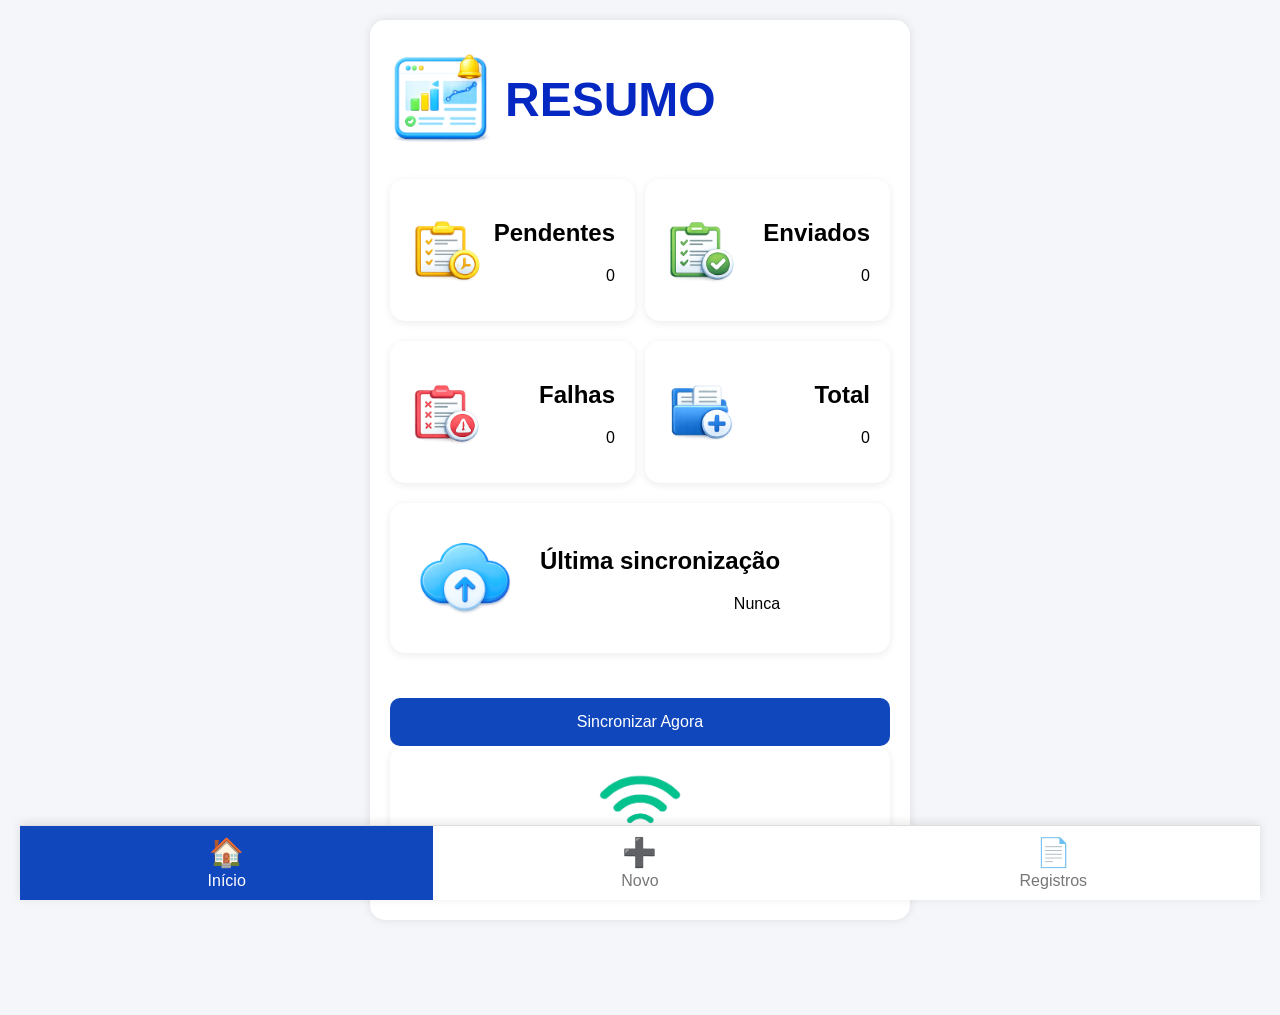
==== index.html @ ff5330e5 "Add files via upload" ====
<!DOCTYPE html>
<html lang="pt-BR">

<head>

    <meta charset="UTF-8">

    <meta name="viewport" content="width=device-width, initial-scale=1.0">

    <title>BAE Mobile</title>

    <link rel="stylesheet" href="style.css">

</head>

<body>

    <div class="container">

        <div class="topo-pagina">

            <img
                src="icons/dashboard.png"
                class="icone-pagina"
            >

            <h1>RESUMO</h1>

        </div>        

        <div class="linha-dupla">

            <div class="card-formulario">

                <div class="card-dashboard-topo">

                    <img
                        src="icons/pendentes.png"
                        class="icone-dashboard"
                    >

                    <div>

                        <h2>Pendentes</h2>

                        <p id="totalPendentes">0</p>

                    </div>

                </div>                

            </div>

            <div class="card-formulario">

                <div class="card-dashboard-topo">

                    <img
                        src="icons/enviados.png"
                        class="icone-dashboard"
                    >

                    <div>

                        <h2>Enviados</h2>

                        <p id="totalEnviados">0</p>

                    </div>

                </div>                

            </div>

        </div>

        <div class="linha-dupla">

            <div class="card-formulario">

                <div class="card-dashboard-topo">

                    <img
                        src="icons/falhas.png"
                        class="icone-dashboard"
                    >

                    <div>

                        <h2>Falhas</h2>

                        <p id="totalFalhas">0</p>

                    </div>

                </div>                

            </div>

            <div class="card-formulario">

                <div class="card-dashboard-topo">

                    <img
                        src="icons/total.png"
                        class="icone-dashboard"
                    >

                    <div>

                        <h2>Total</h2>

                        <p id="totalRegistros">0</p>

                    </div>

                </div>                

            </div>

        </div>

            <div class="card-formulario card-sync">

                <div class="card-dashboard-topo">

                    <img
                        src="icons/ultima_sincronizacao.png"
                        class="icone-dashboard icone-sync"
                    >

                    <div>

                        <h2>Última sincronização</h2>

                        <p id="ultimaSync">Nunca</p>

                    </div>

                </div>

            </div>        

        <button onclick="sincronizarRegistros()">

            Sincronizar Agora

        </button>

            <div class="card-formulario card-status">

                <div id="statusConexao"></div>

            </div>        

    </div>

<nav class="bottom-nav">

    <a href="index.html" class="nav-item ativo">

        <span class="nav-icon">🏠</span>

        <span class="nav-texto">Início</span>

    </a>

    <a href="novo.html" class="nav-item">

        <span class="nav-icon">➕</span>

        <span class="nav-texto">Novo</span>

    </a>

    <a href="registros.html" class="nav-item">

        <span class="nav-icon">📄</span>

        <span class="nav-texto">Registros</span>

    </a>

</nav>

    <script src="database.js"></script>
    <script src="script.js"></script>
    <script src="sync.js"></script>

</body>

</html>
---- style.css ----
body {
  font-family: Arial, sans-serif;
  background-color: #f4f6f9;
  margin: 0;
  padding: 20px;
}

.container {
  max-width: 500px;
  margin: auto;
  background: white;
  padding: 20px;
  border-radius: 15px;
  box-shadow: 0 0 10px rgba(0,0,0,0.1);
}

h1 {
  text-align: center;
  color: #0528c2;
  font-size: 48px;
  font-weight: 800;
}

.container > .card-formulario label,
#blocoEspecimes label,
#campoOutroDocumento label,
#campoOutraFinalidade label {
  font-weight: bold;
  display: block;
  margin-top: 15px;
}

input,
select {
  width: 100%;
  padding: 12px;
  margin-top: 5px;
  border-radius: 10px;
  border: 1px solid #ccc;
  box-sizing: border-box;
}

button {
  width: 100%;
  padding: 15px;
  margin-top: 25px;
  background-color: #1047bd;
  color: white;
  border: none;
  border-radius: 10px;
  font-size: 16px;
  cursor: pointer;
}

button:hover {
  background-color: #16345c;
}
.switch-group {
  display: flex;
  gap: 20px;
  margin-top: 10px;
  margin-bottom: 15px;
}

.card-bloco {
  border: 1px solid #ccc;
  padding: 15px;
  margin-top: 10px;
  border-radius: 10px;
}

.grupo-formulario {
  margin-bottom: 25px;
}

.card-formulario {
  background-color: white;
  border-radius: 15px;
  padding: 20px;
  margin-bottom: 20px;
  box-shadow: 0 2px 8px rgba(0,0,0,0.08);
}

.switch-group {
  display: flex;
  gap: 10px;
  margin-top: 10px;
  margin-bottom: 20px;
}

.switch-group input[type="radio"] {
  display: none;
}

.switch-button {
  flex: 1;
  display: flex;
  justify-content: center;
  align-items: center;
  text-align: center;
  padding: 12px;
  border-radius: 10px;
  background-color: #e9edf3;
  cursor: pointer;
  font-weight: bold;
  transition: 0.2s;
  border: 2px solid transparent;
}

.switch-group input[type="radio"]:checked + .switch-button {
  background-color: #1047bd;
  color: white;
  border-color: #1047bd;
}

.switch-button {
  flex: 1;
  display: flex !important;
  justify-content: center;
  align-items: center;
  text-align: center;
  padding: 12px;
  border-radius: 10px;
  background-color: #e9edf3;
  cursor: pointer;
  font-weight: bold;
  transition: 0.2s;
  border: 2px solid transparent;
  margin-top: 0 !important;
}

.linha-tripla {
  display: flex;
  gap: 10px;
}

.linha-tripla .campo {
  flex: 1;
}
.linha-dupla {
  display: flex;
  gap: 10px;
}

.linha-dupla .campo {
  flex: 1;
}

.checkbox-especie {
  display: flex !important;
  align-items: center;
  gap: 10px;
  font-weight: normal !important;
  margin-top: 0 !important;
  cursor: pointer;
}

.checkbox-especie input {
  width: 18px;
  height: 18px;
  margin: 0;
}

textarea {
  width: 100%;
  min-height: 120px;
  padding: 12px;
  margin-top: 5px;
  border-radius: 10px;
  border: 1px solid #ccc;
  box-sizing: border-box;
  resize: vertical;
  font-family: Arial, sans-serif;
}

.linha-gps {
  display: flex;
  gap: 10px;
  align-items: flex-end;
}

.botao-gps {
  width: 80px;
  height: 48px;
  background-color: #1047bd;
  color: white;
  border: none;
  border-radius: 10px;
  cursor: pointer;
  font-weight: bold;
  flex-shrink: 0;
}

.bottom-nav {

  position: sticky;

  bottom: 0;

  width: 100%;

  background-color: white;

  display: flex;

  justify-content: space-around;

  align-items: center;

  padding: 0;

  box-shadow: 0 -2px 10px rgba(0,0,0,0.1);

  border-top: 1px solid #ddd;

}

.bottom-nav a {

  text-decoration: none;

}

.linha-dupla .card-formulario {

    flex: 1;

}

.linha-registro-topo {

    display: flex;

    justify-content: space-between;

    margin-bottom: 15px;

}

.registro-local {

    font-size: 16px;

    font-weight: bold;

    margin-bottom: 20px;

}

.linha-registro-rodape {

    display: flex;

    justify-content: space-between;

    align-items: center;

}

.btn-excluir {

    width: auto;

    padding: 8px 14px;

    margin-top: 0;

}

.status-online {

    color: #198754;

    font-weight: bold;

}

.status-offline {

    color: #dc3545;

    font-weight: bold;

}

.status-sincronizado {

    color: #0c6d25;

    font-weight: bold;

}

.status-pendente {

    color: #fd7e14;

    font-weight: bold;

}

.status-falha {

    color: #dc3545;

    font-weight: bold;

}

.nav-item {

    flex: 1;

    display: flex;

    flex-direction: column;

    align-items: center;

    justify-content: center;

    text-decoration: none;

    color: #777;

    font-size: 16px;

    gap: 3px;

    padding: 10px 0;

}

.nav-icon {

    font-size: 28px;

}

.nav-item.ativo {

    background-color: #1047bd;

    color: white !important;

}

.card-dashboard-topo {

    display: flex;

    justify-content: space-between;

    align-items: center;

}

.icone-dashboard {

    width: 72px;

    height: 72px;

    object-fit: contain;

}

.card-sync .card-dashboard-topo {

    justify-content: flex-start;

    gap: 20px;

}

.icone-sync {

    width: 110px;

    height: 110px;

}

.card-dashboard-topo div {

    text-align: right;

}

.card-status {

    text-align: center;

}

.icone-status {

    width: 90px;

    height: 90px;

    object-fit: contain;

}

.topo-pagina {

    display: flex;

    align-items: center;

    gap: 15px;

    margin-bottom: 20px;

}

.icone-pagina {

    width: 100px;

    height: 100px;

    object-fit: contain;

}
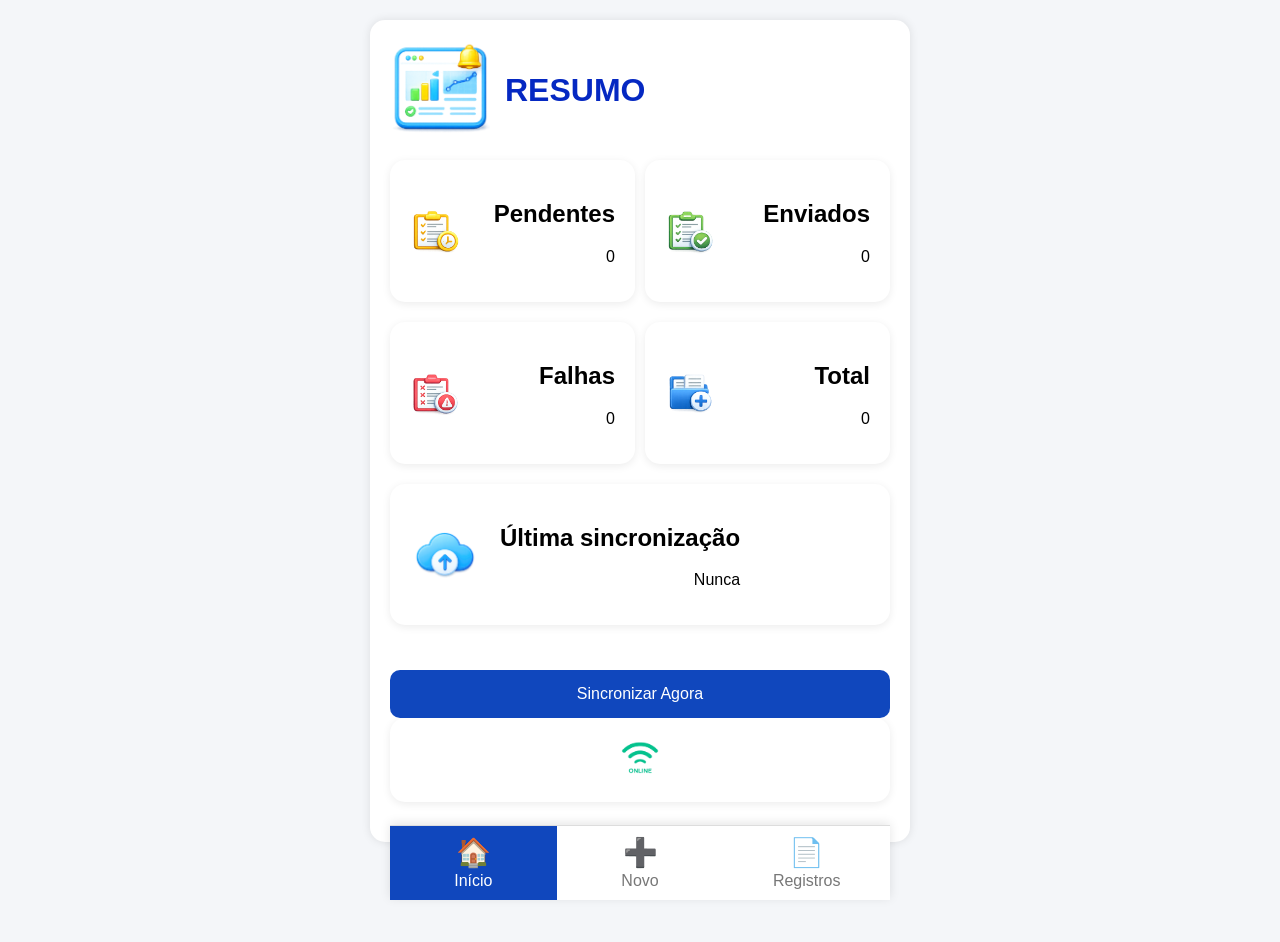
==== commit 69058182: "Update index.html" ====
--- a/index.html
+++ b/index.html
@@ -30,7 +30,7 @@
 
         <div class="linha-dupla">
 
-            <div class="card-formulario">
+            <div class="card-formulario card-dashboard">
 
                 <div class="card-dashboard-topo">
 
@@ -51,7 +51,7 @@
 
             </div>
 
-            <div class="card-formulario">
+            <div class="card-formulario card-dashboard">
 
                 <div class="card-dashboard-topo">
 
@@ -76,7 +76,7 @@
 
         <div class="linha-dupla">
 
-            <div class="card-formulario">
+            <div class="card-formulario card-dashboard">
 
                 <div class="card-dashboard-topo">
 
@@ -97,7 +97,7 @@
 
             </div>
 
-            <div class="card-formulario">
+            <div class="card-formulario card-dashboard">
 
                 <div class="card-dashboard-topo">
 
@@ -189,4 +189,4 @@
 
 </body>
 
-</html>+</html>
--- a/style.css
+++ b/style.css
@@ -3,6 +3,7 @@
   background-color: #f4f6f9;
   margin: 0;
   padding: 20px;
+  padding-bottom: 100px;
 }
 
 .container {
@@ -17,7 +18,7 @@
 h1 {
   text-align: center;
   color: #0528c2;
-  font-size: 48px;
+  font-size: clamp(24px, 6vw, 32px);
   font-weight: 800;
 }
 
@@ -193,12 +194,20 @@
 
 .bottom-nav {
 
-  position: sticky;
+  position: fixed;
 
   bottom: 0;
 
+  left: 50%;
+
+  transform: translateX(-50%);
+
+  z-index: 1000;
+
   width: 100%;
 
+  max-width: 500px;
+
   background-color: white;
 
   display: flex;
@@ -357,9 +366,9 @@
 
 .icone-dashboard {
 
-    width: 72px;
-
-    height: 72px;
+    width: 50px;
+
+    height: 50px;
 
     object-fit: contain;
 
@@ -375,9 +384,9 @@
 
 .icone-sync {
 
-    width: 110px;
-
-    height: 110px;
+    width: 70px;
+
+    height: 70px;
 
 }
 
@@ -395,9 +404,9 @@
 
 .icone-status {
 
-    width: 90px;
-
-    height: 90px;
+    width: 40px;
+
+    height: 40px;
 
     object-fit: contain;
 
@@ -423,4 +432,28 @@
 
     object-fit: contain;
 
-}+}
+
+@media (max-width: 600px) {
+
+  .icone-dashboard {
+
+    width: 32px;
+
+    height: 32px;
+
+  }
+
+  .card-dashboard-topo h2 {
+
+    font-size: 18px;
+
+  }
+
+  .card-formulario {
+
+    padding: 15px;
+
+  }
+
+}
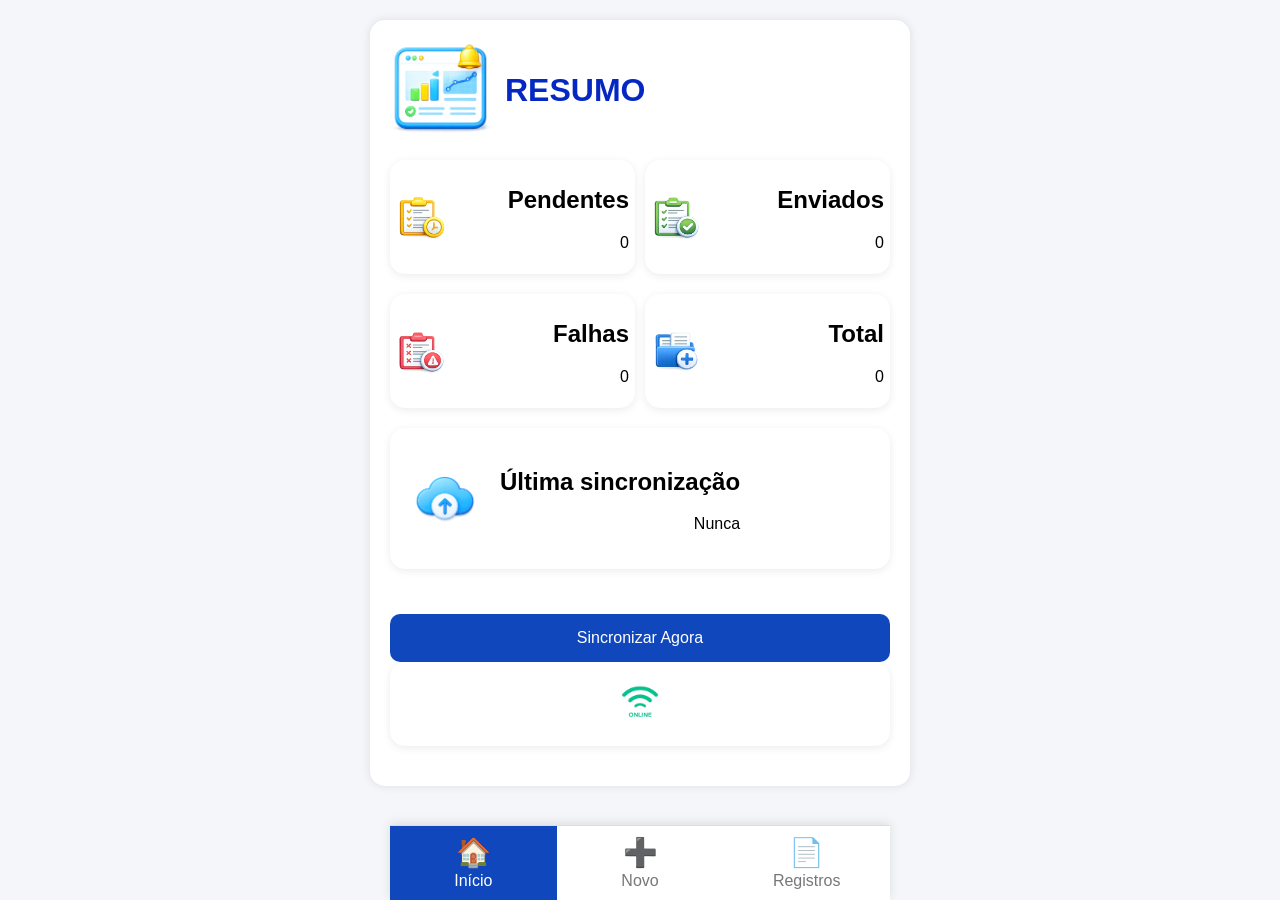
==== commit 0664eafb: "Update index.html" ====
--- a/index.html
+++ b/index.html
@@ -10,6 +10,10 @@
     <title>BAE Mobile</title>
 
     <link rel="stylesheet" href="style.css">
+
+    <link rel="manifest" href="manifest.json">
+
+    <meta name="theme-color" content="#1047bd">
 
 </head>
 
@@ -187,6 +191,18 @@
     <script src="script.js"></script>
     <script src="sync.js"></script>
 
+<script>
+
+if ("serviceWorker" in navigator) {
+
+    navigator.serviceWorker.register(
+        "service-worker.js"
+    );
+
+}
+
+</script>
+
 </body>
 
 </html>
--- a/style.css
+++ b/style.css
@@ -457,3 +457,11 @@
   }
 
 }
+
+.card-dashboard {
+
+    padding: 6px;
+
+    min-height: 40px;
+
+}
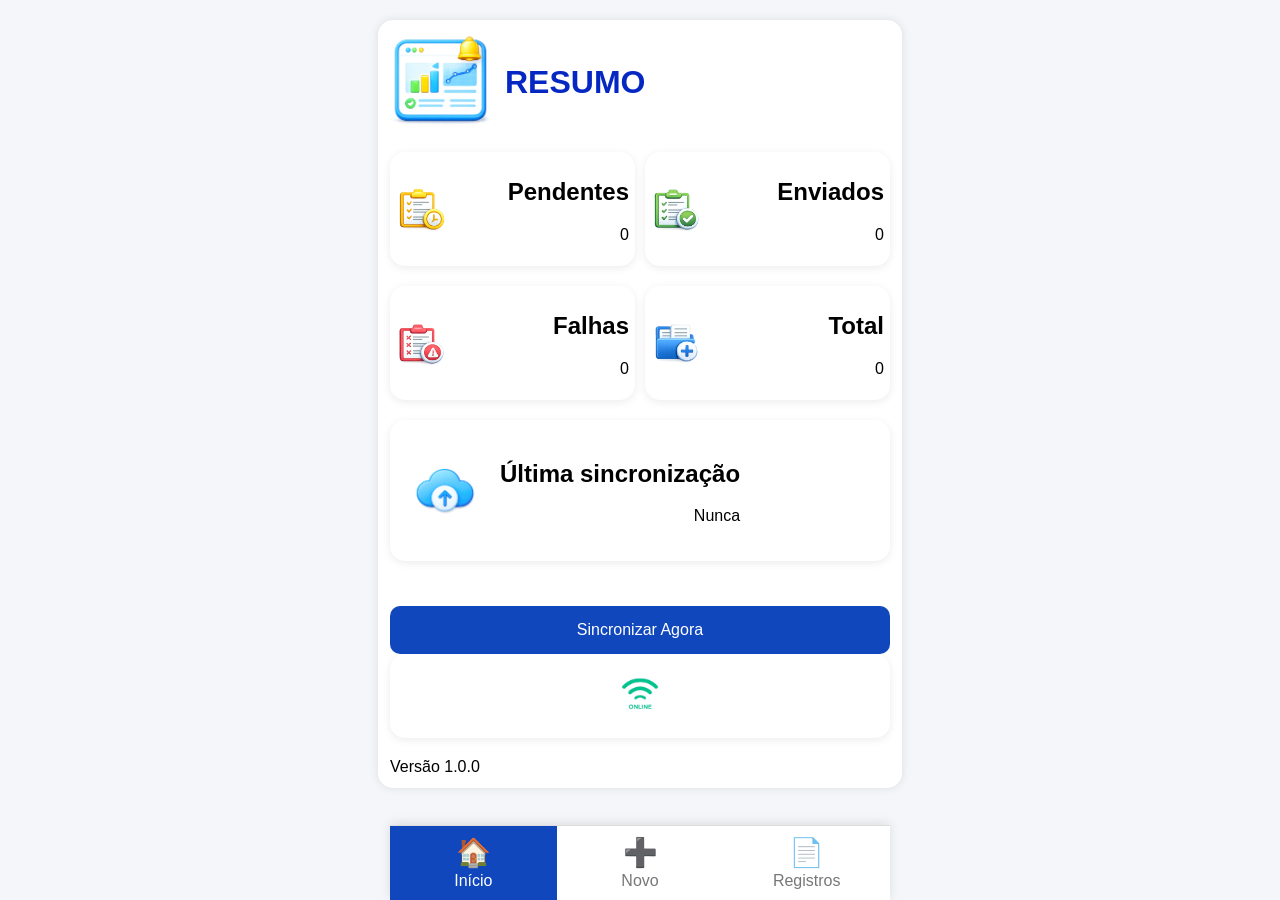
==== commit 65409f69: "Update index.html" ====
--- a/index.html
+++ b/index.html
@@ -155,7 +155,11 @@
 
                 <div id="statusConexao"></div>
 
-            </div>        
+            </div>
+
+            <div class="versao-app">
+                Versão 1.0.0
+            </div>
 
     </div>
 
--- a/style.css
+++ b/style.css
@@ -10,7 +10,7 @@
   max-width: 500px;
   margin: auto;
   background: white;
-  padding: 20px;
+  padding: 12px;
   border-radius: 15px;
   box-shadow: 0 0 10px rgba(0,0,0,0.1);
 }
@@ -34,7 +34,7 @@
 input,
 select {
   width: 100%;
-  padding: 12px;
+  padding: 8px;
   margin-top: 5px;
   border-radius: 10px;
   border: 1px solid #ccc;
@@ -137,6 +137,7 @@
 
 .linha-tripla .campo {
   flex: 1;
+  min-width: 0;
 }
 .linha-dupla {
   display: flex;
@@ -145,6 +146,7 @@
 
 .linha-dupla .campo {
   flex: 1;
+  min-width: 0;
 }
 
 .checkbox-especie {
@@ -465,3 +467,28 @@
     min-height: 40px;
 
 }
+
+@media (max-width: 600px) {
+
+  .linha-dupla {
+
+    gap: 6px;
+
+  }
+
+  .linha-tripla {
+
+    gap: 6px;
+
+  }
+
+  input,
+  select {
+
+    padding: 10px;
+
+    font-size: 14px;
+
+  }
+
+}
